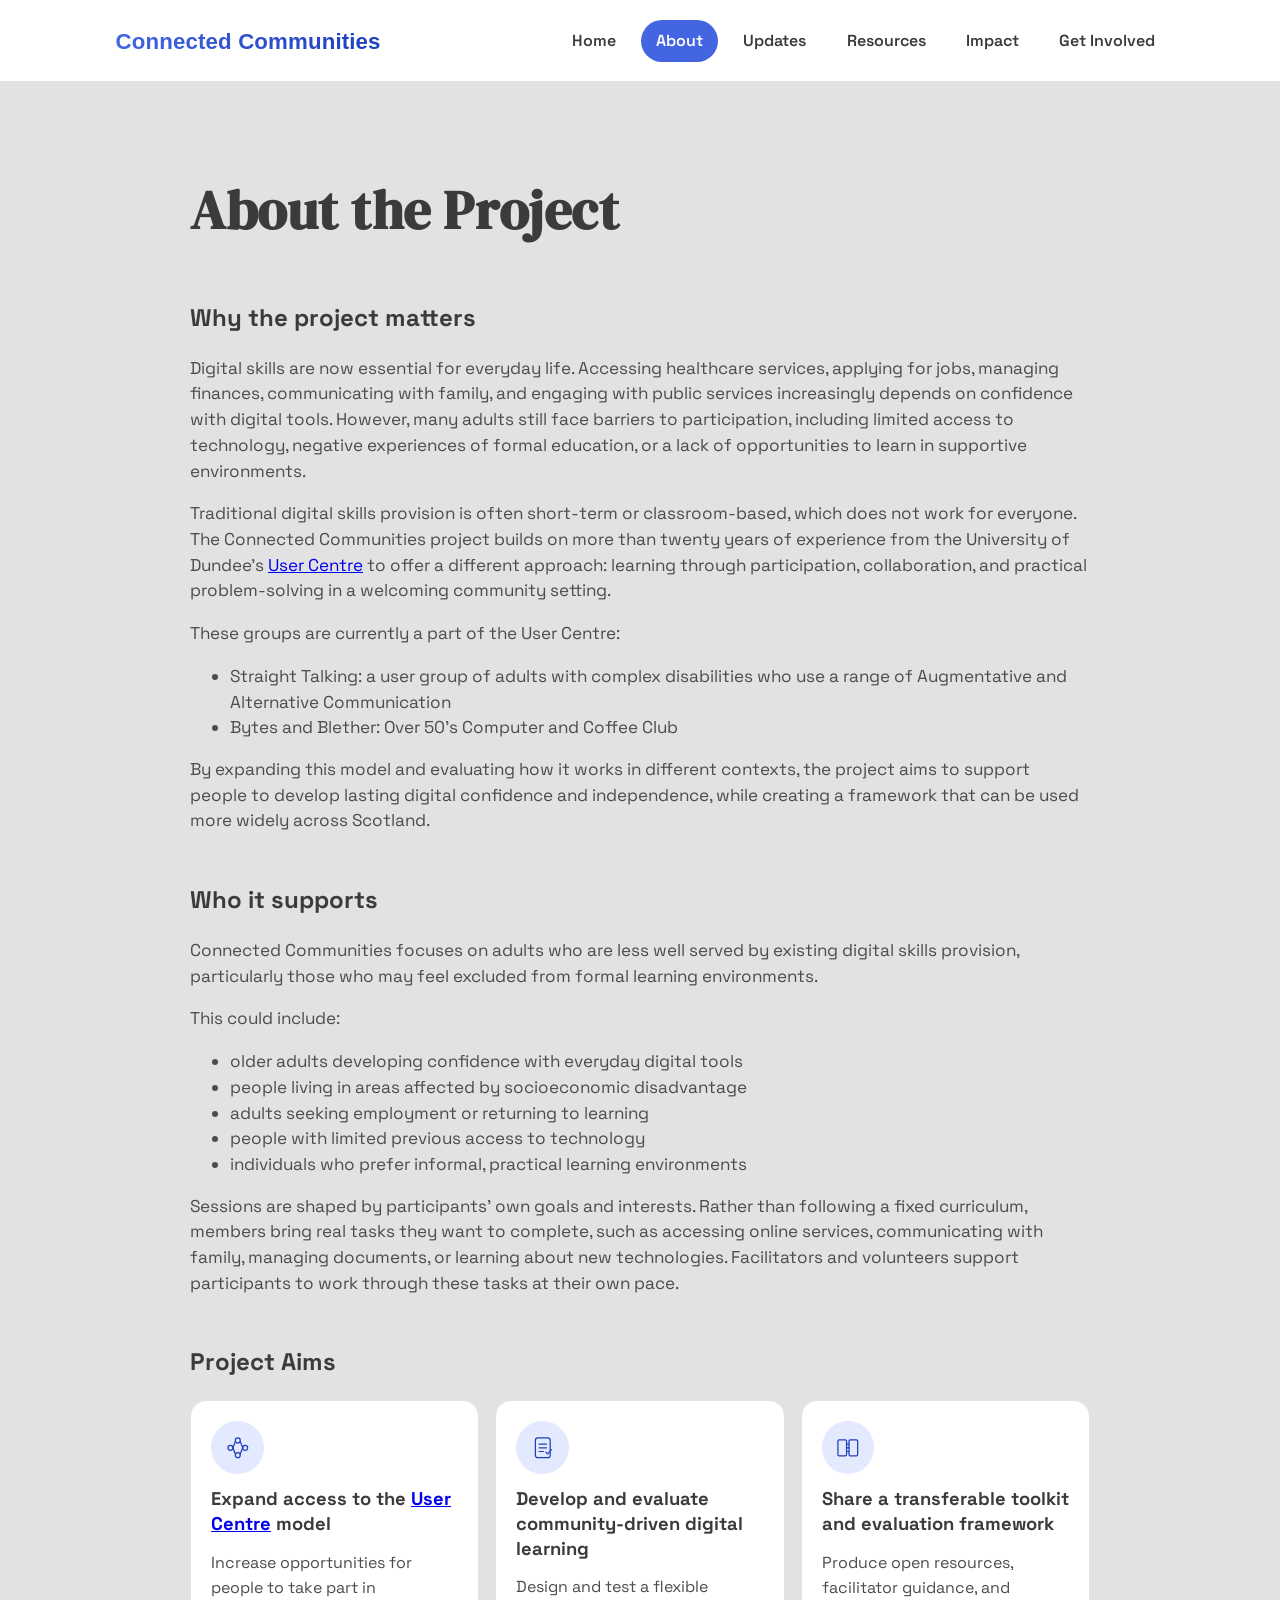
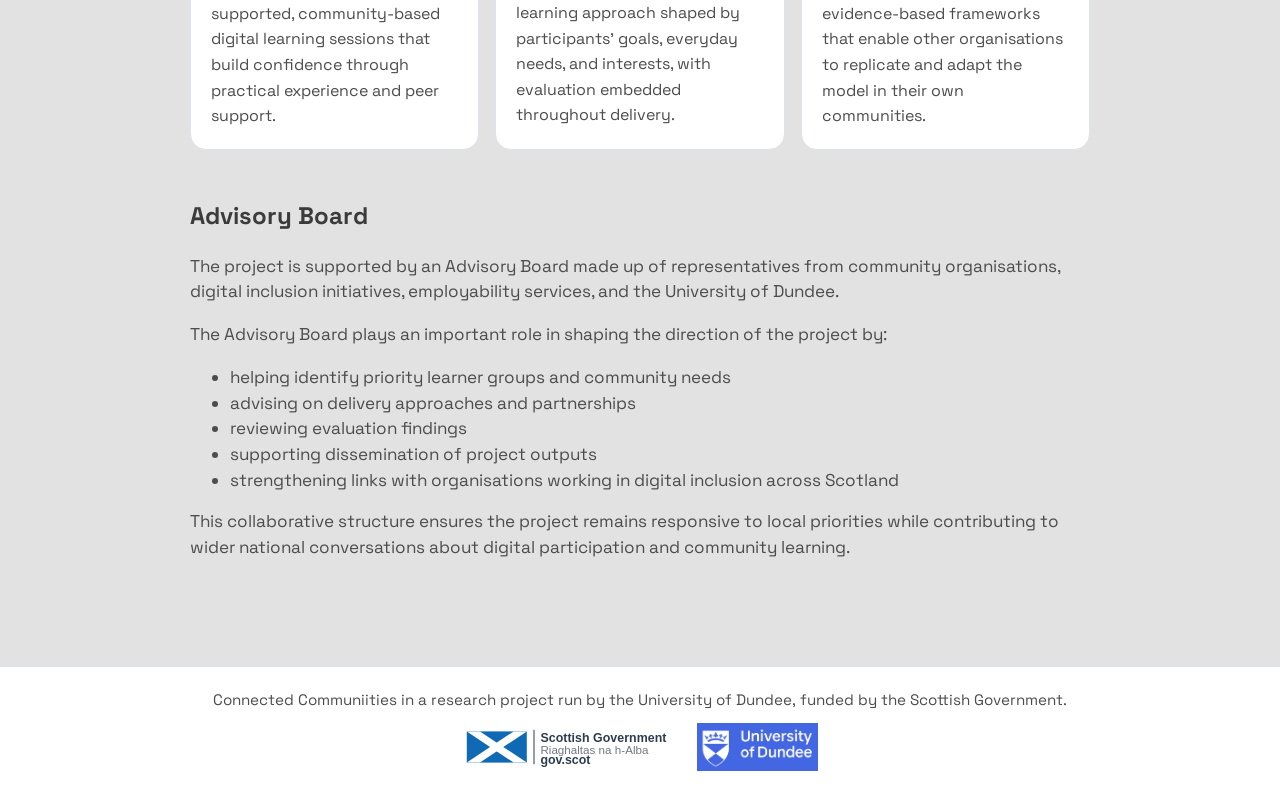
==== about.html @ 75cba546 "update" ====
<!doctype html>
<html lang="en">
<head>
  <meta charset="UTF-8">
  <meta name="viewport" content="width=device-width, initial-scale=1.0">
  <title>Connected Communities | About</title>
  <link rel="preconnect" href="https://fonts.googleapis.com">
  <link rel="preconnect" href="https://fonts.gstatic.com" crossorigin>
  <link href="https://fonts.googleapis.com/css2?family=DM+Serif+Display:ital@0;1&family=Space+Grotesk:wght@400;500;600;700&display=swap" rel="stylesheet">
  <link rel="stylesheet" href="styles.css">
</head>
<body>
  <header class="site-header">
    <div class="header-inner">
      <a class="logo-link" href="index.html" aria-label="Connected Communities Home">
        <img src="assets/logo-connected-communities.svg" alt="Connected Communities logo">
      </a>
      <button class="menu-toggle" type="button" aria-expanded="false" aria-controls="site-menu" onclick="const menu=document.getElementById('site-menu');const open=menu.classList.toggle('open');this.setAttribute('aria-expanded', String(open));">
        <span></span>
        <span></span>
        <span></span>
        <span class="sr-only">Toggle navigation</span>
      </button>
      <nav id="site-menu" class="menu" aria-label="Main navigation">
        <a href="index.html">Home</a>
        <a class="active" href="about.html">About</a>
        <a href="updates.html">Updates</a>
        <a href="resources.html">Resources</a>
        <a href="impact.html">Impact</a>
        <a href="get-involved.html">Get Involved</a>
      </nav>
    </div>
  </header>

  <main>
    <h1>About the Project</h1>

    <h2 class="section-heading">Why the project matters</h2>
    <p>Digital skills are now essential for everyday life. Accessing healthcare services, applying for jobs, managing finances, communicating with family, and engaging with public services increasingly depends on confidence with digital tools. However, many adults still face barriers to participation, including limited access to technology, negative experiences of formal education, or a lack of opportunities to learn in supportive environments.</p>
    <p>Traditional digital skills provision is often short-term or classroom-based, which does not work for everyone. The Connected Communities project builds on more than twenty years of experience from the University of Dundee's <a href="https://www.dundee.ac.uk/locations/user-centre">User Centre</a> to offer a different approach: learning through participation, collaboration, and practical problem-solving in a welcoming community setting.</p>
    <p>These groups are currently a part of the User Centre:</p>
    <ul>
      <li>Straight Talking: a user group of adults with complex disabilities who use a range of Augmentative and Alternative Communication</li>
      <li>Bytes and Blether: Over 50’s Computer and Coffee Club</li>
    </ul>
    <p>By expanding this model and evaluating how it works in different contexts, the project aims to support people to develop lasting digital confidence and independence, while creating a framework that can be used more widely across Scotland.</p>

    <h2 class="section-heading">Who it supports</h2>
    <p>Connected Communities focuses on adults who are less well served by existing digital skills provision, particularly those who may feel excluded from formal learning environments.</p>
    <p>This could include:</p>
    <ul>
      <li>older adults developing confidence with everyday digital tools</li>
      <li>people living in areas affected by socioeconomic disadvantage</li>
      <li>adults seeking employment or returning to learning</li>
      <li>people with limited previous access to technology</li>
      <li>individuals who prefer informal, practical learning environments</li>
    </ul>
    <p>Sessions are shaped by participants' own goals and interests. Rather than following a fixed curriculum, members bring real tasks they want to complete, such as accessing online services, communicating with family, managing documents, or learning about new technologies. Facilitators and volunteers support participants to work through these tasks at their own pace.</p>

    <h2 class="section-heading">Project Aims</h2>
    <section class="aims-grid" aria-label="Project aims">
      <article class="aim-card">
        <div class="aim-icon" aria-hidden="true">
          <svg viewBox="0 0 48 48" focusable="false">
            <circle cx="12" cy="24" r="4"></circle>
            <circle cx="24" cy="12" r="4"></circle>
            <circle cx="36" cy="24" r="4"></circle>
            <circle cx="24" cy="36" r="4"></circle>
            <line x1="16" y1="24" x2="20" y2="14"></line>
            <line x1="28" y1="14" x2="32" y2="24"></line>
            <line x1="32" y1="24" x2="28" y2="34"></line>
            <line x1="20" y1="34" x2="16" y2="24"></line>
          </svg>
        </div>
        <h2>Expand access to the <a href="https://www.dundee.ac.uk/locations/user-centre">User Centre</a> model</h2>
        <p>Increase opportunities for people to take part in supported, community-based digital learning sessions that build confidence through practical experience and peer support.</p>
      </article>

      <article class="aim-card">
        <div class="aim-icon" aria-hidden="true">
          <svg viewBox="0 0 48 48" focusable="false">
            <rect x="12" y="8" width="24" height="32" rx="4"></rect>
            <line x1="18" y1="18" x2="30" y2="18"></line>
            <line x1="18" y1="24" x2="30" y2="24"></line>
            <line x1="18" y1="30" x2="25" y2="30"></line>
            <path d="M29 31l3 3 6-7"></path>
          </svg>
        </div>
        <h2>Develop and evaluate community-driven digital learning</h2>
        <p>Design and test a flexible learning approach shaped by participants' goals, everyday needs, and interests, with evaluation embedded throughout delivery.</p>
      </article>

      <article class="aim-card">
        <div class="aim-icon" aria-hidden="true">
          <svg viewBox="0 0 48 48" focusable="false">
            <rect x="8" y="11" width="14" height="26" rx="2"></rect>
            <rect x="26" y="11" width="14" height="26" rx="2"></rect>
            <line x1="22" y1="18" x2="26" y2="18"></line>
            <line x1="22" y1="24" x2="26" y2="24"></line>
            <line x1="22" y1="30" x2="26" y2="30"></line>
          </svg>
        </div>
        <h2>Share a transferable toolkit and evaluation framework</h2>
        <p>Produce open resources, facilitator guidance, and evidence-based frameworks that enable other organisations to replicate and adapt the model in their own communities.</p>
      </article>
    </section>

    <h2 class="section-heading">Advisory Board</h2>
    <p>The project is supported by an Advisory Board made up of representatives from community organisations, digital inclusion initiatives, employability services, and the University of Dundee.</p>
    <p>The Advisory Board plays an important role in shaping the direction of the project by:</p>
    <ul>
      <li>helping identify priority learner groups and community needs</li>
      <li>advising on delivery approaches and partnerships</li>
      <li>reviewing evaluation findings</li>
      <li>supporting dissemination of project outputs</li>
      <li>strengthening links with organisations working in digital inclusion across Scotland</li>
    </ul>
    <p>This collaborative structure ensures the project remains responsive to local priorities while contributing to wider national conversations about digital participation and community learning.</p>
  </main>

  <footer class="site-footer">
    <p class="footer-text">Connected Communiities in a research project run by the University of Dundee, funded by the Scottish Government.</p>
    <div class="footer-logos" aria-label="Funder and partner logos">
      <img src="assets/logo-scottish-government.svg" alt="Scottish Government logo">
      <img src="assets/logo-university-of-dundee.png" alt="University of Dundee logo">
    </div>
  </footer>
  <script src="menu.js"></script>
</body>
</html>
---- styles.css ----
:root {
  --bg: #e2e2e2;
  --surface: #e2e2e2;
  --text: #3b3b3b;
  --muted: #4c4c4c;
  --accent: #4365e2;
  --accent-strong: #1e3fbc;
  --accent-soft: #e3e9ff;
  --danger: #f36365;
  --danger-strong: #c05239;
  --border: #dde3ea;
  --shadow: 0 18px 45px rgba(24, 39, 75, 0.08);
}

* {
  box-sizing: border-box;
}

body {
  margin: 0;
  min-height: 100vh;
  display: flex;
  flex-direction: column;
  color: var(--text);
  background: var(--bg);
  font-family: "Space Grotesk", "Avenir Next", "Trebuchet MS", sans-serif;
  line-height: 1.5;
}

.site-header {
  position: sticky;
  top: 0;
  z-index: 10;
  background: #ffffff;
  border-bottom: 1px solid var(--border);
}

.header-inner {
  margin: 0 auto;
  max-width: 1100px;
  padding: 0.8rem 1.25rem;
  display: flex;
  align-items: center;
  gap: 1rem;
}

.logo-link {
  display: inline-flex;
  flex-shrink: 0;
  border-radius: 10px;
}

.logo-link img {
  display: block;
  width: clamp(180px, 25vw, 320px);
  height: auto;
}

.menu-toggle {
  display: none;
  width: 44px;
  height: 44px;
  border: 1px solid var(--border);
  border-radius: 10px;
  background: #ffffff;
  padding: 9px 8px;
  cursor: pointer;
}

.menu-toggle span {
  display: block;
  width: 100%;
  height: 3px;
  background: var(--text);
  border-radius: 999px;
}

.menu-toggle span + span {
  margin-top: 6px;
}

.sr-only {
  position: absolute;
  width: 1px;
  height: 1px;
  padding: 0;
  margin: -1px;
  overflow: hidden;
  clip: rect(0, 0, 0, 0);
  white-space: nowrap;
  border: 0;
}

.menu {
  margin: 0 0 0 auto;
  padding: 0;
  display: flex;
  flex-wrap: wrap;
  gap: 0.7rem;
  justify-content: flex-end;
}

.menu a {
  text-decoration: none;
  color: var(--text);
  font-weight: 600;
  padding: 0.5rem 0.85rem;
  border-radius: 999px;
  border: 1px solid transparent;
  transition: 0.2s ease;
}

.menu a:hover {
  border-color: var(--accent-strong);
  color: var(--accent-strong);
  background: var(--accent-soft);
}

.menu a.active {
  color: #ffffff;
  background: var(--accent);
}

main {
  width: 100%;
  margin: 3rem 0;
  padding: 2.5rem 1rem;
  border-radius: 0;
  background: var(--bg);
  border-top: 0;
  border-bottom: 0;
  box-shadow: none;
  animation: fadeUp 0.65s ease;
}

main > * {
  width: min(900px, 100%);
  margin-left: auto;
  margin-right: auto;
}

h1 {
  margin: 0 auto;
  font-family: "DM Serif Display", Georgia, serif;
  font-size: clamp(2rem, 5vw, 3.4rem);
  letter-spacing: 0.01em;
}

main p {
  margin-top: 1rem;
  font-size: 1.07rem;
  color: var(--muted);
}

main li {
  font-size: 1.07rem;
  color: var(--muted);
  line-height: 1.5;
}

.section-heading {
  margin-top: 3rem;
}

.aims-grid {
  margin-top: 1.25rem;
  display: grid;
  grid-template-columns: repeat(3, minmax(0, 1fr));
  gap: 1rem;
}

.aim-card {
  background: #ffffff;
  border: 1px solid var(--border);
  border-radius: 16px;
  padding: 1.25rem;
}

.aim-icon {
  width: 3.3rem;
  height: 3.3rem;
  border-radius: 999px;
  display: grid;
  place-items: center;
  background: var(--accent-soft);
  margin-bottom: 0.8rem;
}

.aim-icon svg {
  width: 1.85rem;
  height: 1.85rem;
  fill: none;
  stroke: var(--accent-strong);
  stroke-width: 2;
  stroke-linecap: round;
  stroke-linejoin: round;
}

.aim-card h2 {
  margin: 0;
  font-size: 1.15rem;
  line-height: 1.35;
}

.aim-card p {
  margin-top: 0.8rem;
  margin-bottom: 0;
  font-size: 1rem;
  line-height: 1.6;
}

.funders-partners {
  margin-top: 0.5rem;
}

.funder-logos {
  margin-top: 1rem;
  display: grid;
  grid-template-columns: repeat(2, minmax(0, 1fr));
  gap: 1rem;
}

.funder-logos img {
  width: 100%;
  height: 120px;
  object-fit: contain;
  background: #ffffff;
  border: 1px solid var(--border);
  border-radius: 14px;
  padding: 0.9rem;
}

.partners-soon {
  margin-top: 1rem;
  font-weight: 500;
}

.project-team {
  margin-top: 0.5rem;
}

.team-grid {
  margin-top: 1.1rem;
  display: grid;
  grid-template-columns: repeat(3, minmax(0, 1fr));
  gap: 1rem;
}

.team-card {
  background: #ffffff;
  border: 1px solid var(--border);
  border-radius: 16px;
  padding: 1rem;
}

.team-photo {
  width: 100%;
  aspect-ratio: 4 / 3;
  object-fit: cover;
  border-radius: 12px;
  border: 1px solid var(--border);
  background: #f5f5f5;
}

.team-card h3 {
  margin: 0.85rem 0 0;
  font-size: 1.2rem;
  line-height: 1.35;
  color: var(--text);
}

.team-role {
  margin-top: 0.45rem;
  margin-bottom: 0;
  font-size: 1rem;
  color: var(--muted);
}

.site-footer {
  margin-top: auto;
  text-align: center;
  padding: 1.4rem 1rem 1.8rem;
  color: var(--muted);
  border-top: 1px solid var(--border);
  background: #ffffff;
  font-size: 0.95rem;
}

.footer-text {
  margin: 0;
}

.footer-logos {
  margin-top: 0.7rem;
  display: flex;
  justify-content: center;
  align-items: center;
  gap: 0.7rem;
  flex-wrap: wrap;
}

.footer-logos img {
  height: 48px;
  width: auto;
  display: block;
  object-fit: contain;
}

@keyframes fadeUp {
  from {
    transform: translateY(14px);
    opacity: 0;
  }
  to {
    transform: translateY(0);
    opacity: 1;
  }
}

@media (max-width: 640px) {
  .header-inner {
    padding: 0.8rem 1rem;
    align-items: center;
    justify-content: space-between;
    gap: 0.6rem;
    position: relative;
  }

  .logo-link img {
    width: min(230px, 66vw);
  }

  .menu-toggle {
    display: inline-block;
  }

  .menu {
    display: none;
    margin: 0;
    position: absolute;
    top: calc(100% + 1px);
    left: 0;
    right: 0;
    width: 100%;
    padding: 0.65rem 1rem 0.9rem;
    background: #ffffff;
    border-top: 1px solid var(--border);
    box-shadow: 0 14px 20px rgba(24, 39, 75, 0.08);
    justify-content: flex-start;
    flex-direction: column;
    align-items: stretch;
    flex-wrap: nowrap;
    gap: 0.35rem;
  }

  .menu.open {
    display: flex;
  }

  .menu a {
    display: block;
    width: 100%;
    padding: 0.55rem 0.75rem;
    text-align: left;
    border-radius: 10px;
  }

  main {
    margin: 2rem 0;
    padding: 1.8rem;
  }

  .aims-grid {
    grid-template-columns: 1fr;
  }

  .aim-card,
  .team-card,
  .funder-logos img {
    width: 80%;
    margin-left: auto;
    margin-right: auto;
  }

  .funder-logos {
    grid-template-columns: 1fr;
  }

  .team-grid {
    grid-template-columns: 1fr;
  }
}

@media (max-width: 980px) and (min-width: 641px) {
  .aims-grid {
    grid-template-columns: repeat(2, minmax(0, 1fr));
  }

  .team-grid {
    grid-template-columns: repeat(2, minmax(0, 1fr));
  }
}
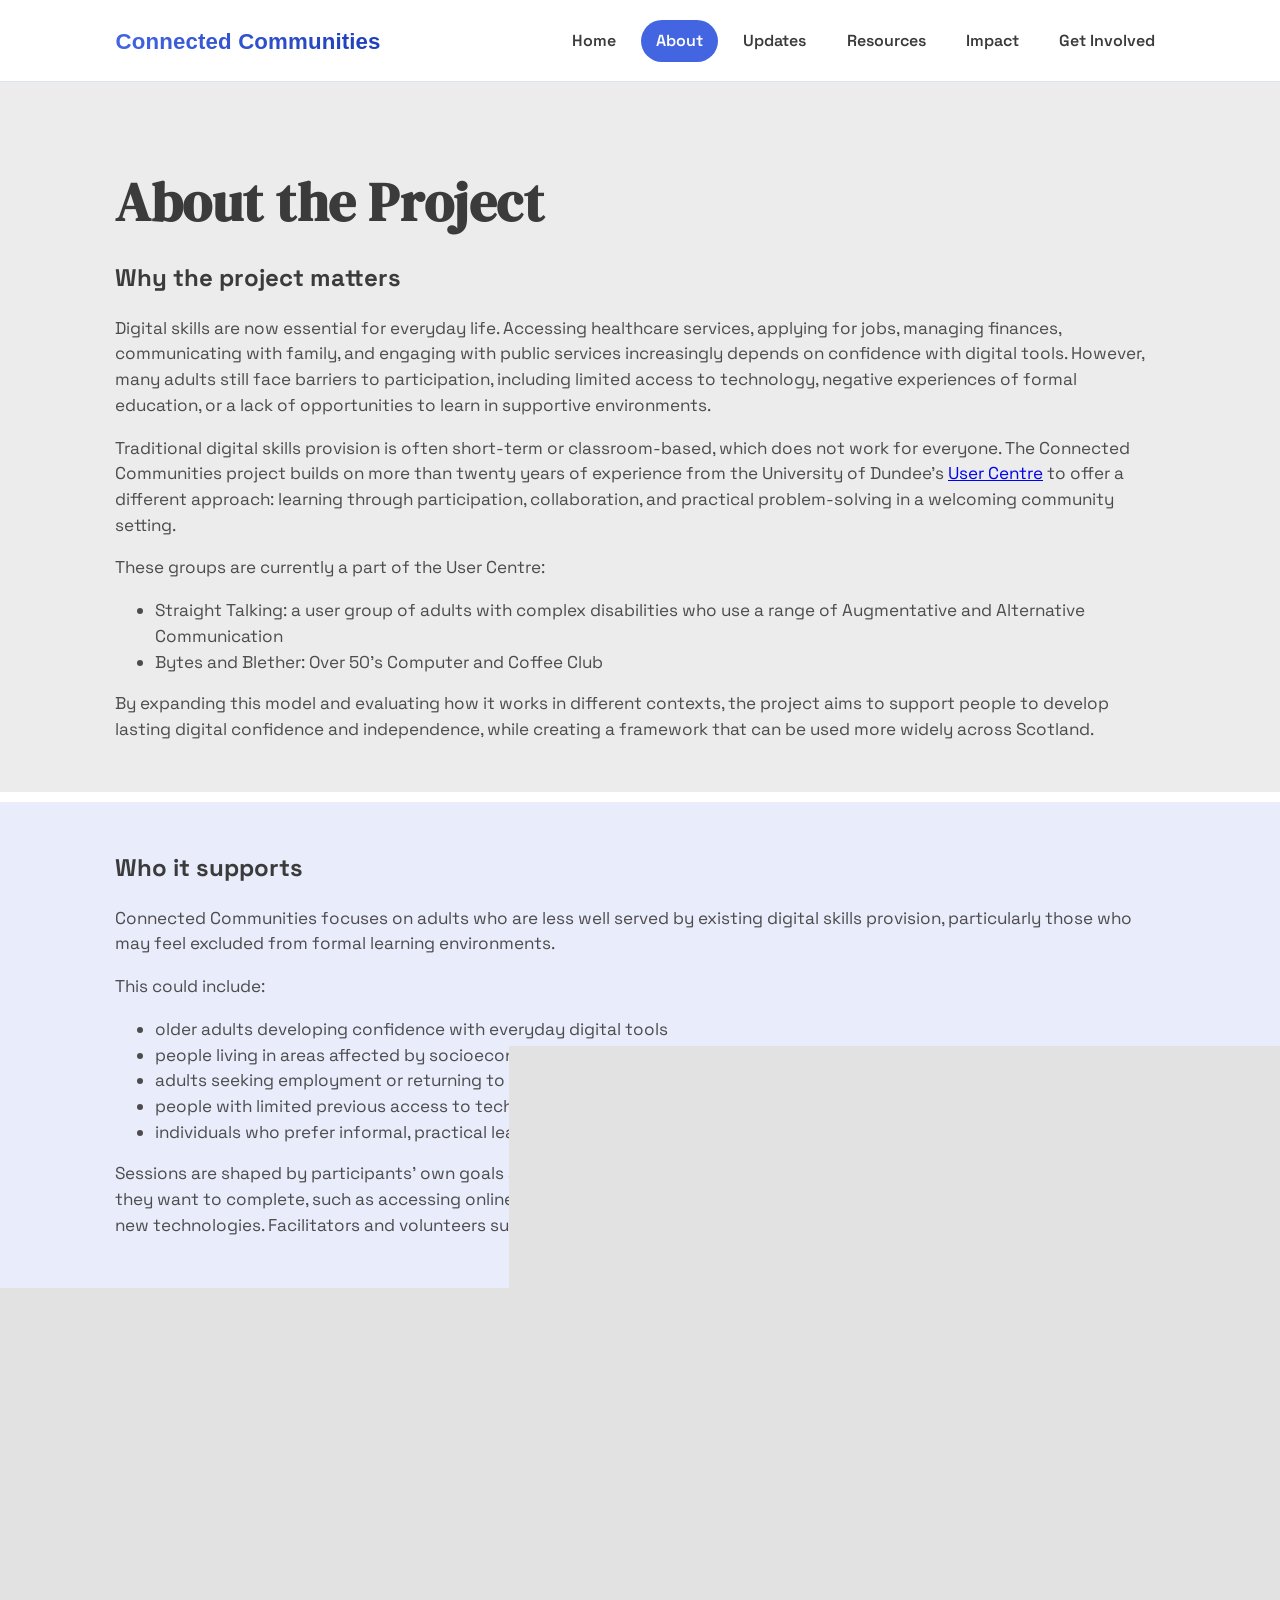
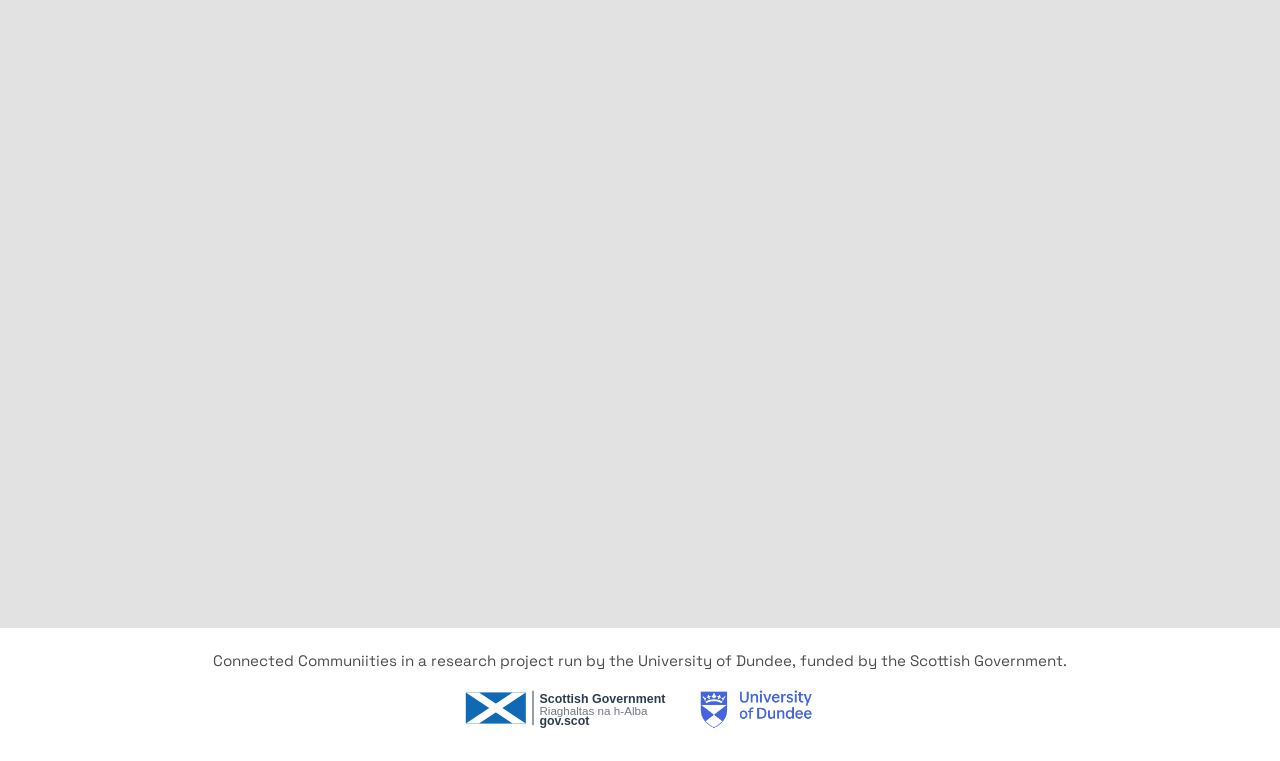
==== commit b4459624: "updates" ====
--- a/about.html
+++ b/about.html
@@ -33,89 +33,96 @@
   </header>
 
   <main>
-    <h1>About the Project</h1>
-
-    <h2 class="section-heading">Why the project matters</h2>
-    <p>Digital skills are now essential for everyday life. Accessing healthcare services, applying for jobs, managing finances, communicating with family, and engaging with public services increasingly depends on confidence with digital tools. However, many adults still face barriers to participation, including limited access to technology, negative experiences of formal education, or a lack of opportunities to learn in supportive environments.</p>
-    <p>Traditional digital skills provision is often short-term or classroom-based, which does not work for everyone. The Connected Communities project builds on more than twenty years of experience from the University of Dundee's <a href="https://www.dundee.ac.uk/locations/user-centre">User Centre</a> to offer a different approach: learning through participation, collaboration, and practical problem-solving in a welcoming community setting.</p>
-    <p>These groups are currently a part of the User Centre:</p>
-    <ul>
-      <li>Straight Talking: a user group of adults with complex disabilities who use a range of Augmentative and Alternative Communication</li>
-      <li>Bytes and Blether: Over 50’s Computer and Coffee Club</li>
-    </ul>
-    <p>By expanding this model and evaluating how it works in different contexts, the project aims to support people to develop lasting digital confidence and independence, while creating a framework that can be used more widely across Scotland.</p>
-
-    <h2 class="section-heading">Who it supports</h2>
-    <p>Connected Communities focuses on adults who are less well served by existing digital skills provision, particularly those who may feel excluded from formal learning environments.</p>
-    <p>This could include:</p>
-    <ul>
-      <li>older adults developing confidence with everyday digital tools</li>
-      <li>people living in areas affected by socioeconomic disadvantage</li>
-      <li>adults seeking employment or returning to learning</li>
-      <li>people with limited previous access to technology</li>
-      <li>individuals who prefer informal, practical learning environments</li>
-    </ul>
-    <p>Sessions are shaped by participants' own goals and interests. Rather than following a fixed curriculum, members bring real tasks they want to complete, such as accessing online services, communicating with family, managing documents, or learning about new technologies. Facilitators and volunteers support participants to work through these tasks at their own pace.</p>
-
-    <h2 class="section-heading">Project Aims</h2>
-    <section class="aims-grid" aria-label="Project aims">
-      <article class="aim-card">
-        <div class="aim-icon" aria-hidden="true">
-          <svg viewBox="0 0 48 48" focusable="false">
-            <circle cx="12" cy="24" r="4"></circle>
-            <circle cx="24" cy="12" r="4"></circle>
-            <circle cx="36" cy="24" r="4"></circle>
-            <circle cx="24" cy="36" r="4"></circle>
-            <line x1="16" y1="24" x2="20" y2="14"></line>
-            <line x1="28" y1="14" x2="32" y2="24"></line>
-            <line x1="32" y1="24" x2="28" y2="34"></line>
-            <line x1="20" y1="34" x2="16" y2="24"></line>
-          </svg>
-        </div>
-        <h2>Expand access to the <a href="https://www.dundee.ac.uk/locations/user-centre">User Centre</a> model</h2>
-        <p>Increase opportunities for people to take part in supported, community-based digital learning sessions that build confidence through practical experience and peer support.</p>
-      </article>
-
-      <article class="aim-card">
-        <div class="aim-icon" aria-hidden="true">
-          <svg viewBox="0 0 48 48" focusable="false">
-            <rect x="12" y="8" width="24" height="32" rx="4"></rect>
-            <line x1="18" y1="18" x2="30" y2="18"></line>
-            <line x1="18" y1="24" x2="30" y2="24"></line>
-            <line x1="18" y1="30" x2="25" y2="30"></line>
-            <path d="M29 31l3 3 6-7"></path>
-          </svg>
-        </div>
-        <h2>Develop and evaluate community-driven digital learning</h2>
-        <p>Design and test a flexible learning approach shaped by participants' goals, everyday needs, and interests, with evaluation embedded throughout delivery.</p>
-      </article>
-
-      <article class="aim-card">
-        <div class="aim-icon" aria-hidden="true">
-          <svg viewBox="0 0 48 48" focusable="false">
-            <rect x="8" y="11" width="14" height="26" rx="2"></rect>
-            <rect x="26" y="11" width="14" height="26" rx="2"></rect>
-            <line x1="22" y1="18" x2="26" y2="18"></line>
-            <line x1="22" y1="24" x2="26" y2="24"></line>
-            <line x1="22" y1="30" x2="26" y2="30"></line>
-          </svg>
-        </div>
-        <h2>Share a transferable toolkit and evaluation framework</h2>
-        <p>Produce open resources, facilitator guidance, and evidence-based frameworks that enable other organisations to replicate and adapt the model in their own communities.</p>
-      </article>
+    <section class="content-section">
+      <h1>About the Project</h1>
+      <h2 class="section-heading">Why the project matters</h2>
+      <p>Digital skills are now essential for everyday life. Accessing healthcare services, applying for jobs, managing finances, communicating with family, and engaging with public services increasingly depends on confidence with digital tools. However, many adults still face barriers to participation, including limited access to technology, negative experiences of formal education, or a lack of opportunities to learn in supportive environments.</p>
+      <p>Traditional digital skills provision is often short-term or classroom-based, which does not work for everyone. The Connected Communities project builds on more than twenty years of experience from the University of Dundee's <a href="https://www.dundee.ac.uk/locations/user-centre">User Centre</a> to offer a different approach: learning through participation, collaboration, and practical problem-solving in a welcoming community setting.</p>
+      <p>These groups are currently a part of the User Centre:</p>
+      <ul>
+        <li>Straight Talking: a user group of adults with complex disabilities who use a range of Augmentative and Alternative Communication</li>
+        <li>Bytes and Blether: Over 50’s Computer and Coffee Club</li>
+      </ul>
+      <p>By expanding this model and evaluating how it works in different contexts, the project aims to support people to develop lasting digital confidence and independence, while creating a framework that can be used more widely across Scotland.</p>
     </section>
 
-    <h2 class="section-heading">Advisory Board</h2>
-    <p>The project is supported by an Advisory Board made up of representatives from community organisations, digital inclusion initiatives, employability services, and the University of Dundee.</p>
-    <p>The Advisory Board plays an important role in shaping the direction of the project by:</p>
-    <ul>
-      <li>helping identify priority learner groups and community needs</li>
-      <li>advising on delivery approaches and partnerships</li>
-      <li>reviewing evaluation findings</li>
-      <li>supporting dissemination of project outputs</li>
-      <li>strengthening links with organisations working in digital inclusion across Scotland</li>
-    </ul>
-    <p>This collaborative structure ensures the project remains responsive to local priorities while contributing to wider national conversations about digital participation and community learning.</p>
+    <section class="content-section">
+      <h2 class="section-heading">Who it supports</h2>
+      <p>Connected Communities focuses on adults who are less well served by existing digital skills provision, particularly those who may feel excluded from formal learning environments.</p>
+      <p>This could include:</p>
+      <ul>
+        <li>older adults developing confidence with everyday digital tools</li>
+        <li>people living in areas affected by socioeconomic disadvantage</li>
+        <li>adults seeking employment or returning to learning</li>
+        <li>people with limited previous access to technology</li>
+        <li>individuals who prefer informal, practical learning environments</li>
+      </ul>
+      <p>Sessions are shaped by participants' own goals and interests. Rather than following a fixed curriculum, members bring real tasks they want to complete, such as accessing online services, communicating with family, managing documents, or learning about new technologies. Facilitators and volunteers support participants to work through these tasks at their own pace.</p>
+    </section>
+
+    <section class="content-section">
+      <h2 class="section-heading">Project Aims</h2>
+      <section class="aims-grid" aria-label="Project aims">
+        <article class="aim-card">
+          <div class="aim-icon" aria-hidden="true">
+            <svg viewBox="0 0 48 48" focusable="false">
+              <circle cx="12" cy="24" r="4"></circle>
+              <circle cx="24" cy="12" r="4"></circle>
+              <circle cx="36" cy="24" r="4"></circle>
+              <circle cx="24" cy="36" r="4"></circle>
+              <line x1="16" y1="24" x2="20" y2="14"></line>
+              <line x1="28" y1="14" x2="32" y2="24"></line>
+              <line x1="32" y1="24" x2="28" y2="34"></line>
+              <line x1="20" y1="34" x2="16" y2="24"></line>
+            </svg>
+          </div>
+          <h2>Expand access to the <a href="https://www.dundee.ac.uk/locations/user-centre">User Centre</a> model</h2>
+          <p>Increase opportunities for people to take part in supported, community-based digital learning sessions that build confidence through practical experience and peer support.</p>
+        </article>
+
+        <article class="aim-card">
+          <div class="aim-icon" aria-hidden="true">
+            <svg viewBox="0 0 48 48" focusable="false">
+              <rect x="12" y="8" width="24" height="32" rx="4"></rect>
+              <line x1="18" y1="18" x2="30" y2="18"></line>
+              <line x1="18" y1="24" x2="30" y2="24"></line>
+              <line x1="18" y1="30" x2="25" y2="30"></line>
+              <path d="M29 31l3 3 6-7"></path>
+            </svg>
+          </div>
+          <h2>Develop and evaluate community-driven digital learning</h2>
+          <p>Design and test a flexible learning approach shaped by participants' goals, everyday needs, and interests, with evaluation embedded throughout delivery.</p>
+        </article>
+
+        <article class="aim-card">
+          <div class="aim-icon" aria-hidden="true">
+            <svg viewBox="0 0 48 48" focusable="false">
+              <rect x="8" y="11" width="14" height="26" rx="2"></rect>
+              <rect x="26" y="11" width="14" height="26" rx="2"></rect>
+              <line x1="22" y1="18" x2="26" y2="18"></line>
+              <line x1="22" y1="24" x2="26" y2="24"></line>
+              <line x1="22" y1="30" x2="26" y2="30"></line>
+            </svg>
+          </div>
+          <h2>Share a transferable toolkit and evaluation framework</h2>
+          <p>Produce open resources, facilitator guidance, and evidence-based frameworks that enable other organisations to replicate and adapt the model in their own communities.</p>
+        </article>
+      </section>
+    </section>
+
+    <section class="content-section">
+      <h2 class="section-heading">Advisory Board</h2>
+      <p>The project is supported by an Advisory Board made up of representatives from community organisations, digital inclusion initiatives, employability services, and the University of Dundee.</p>
+      <p>The Advisory Board plays an important role in shaping the direction of the project by:</p>
+      <ul>
+        <li>helping identify priority learner groups and community needs</li>
+        <li>advising on delivery approaches and partnerships</li>
+        <li>reviewing evaluation findings</li>
+        <li>supporting dissemination of project outputs</li>
+        <li>strengthening links with organisations working in digital inclusion across Scotland</li>
+      </ul>
+      <p>This collaborative structure ensures the project remains responsive to local priorities while contributing to wider national conversations about digital participation and community learning.</p>
+    </section>
   </main>
 
   <footer class="site-footer">
--- a/styles.css
+++ b/styles.css
@@ -123,8 +123,8 @@
 
 main {
   width: 100%;
-  margin: 3rem 0;
-  padding: 2.5rem 1rem;
+  margin: 0;
+  padding: 0;
   border-radius: 0;
   background: var(--bg);
   border-top: 0;
@@ -134,9 +134,59 @@
 }
 
 main > * {
-  width: min(900px, 100%);
+  width: min(1050px, 100%);
   margin-left: auto;
   margin-right: auto;
+  opacity: 0;
+  animation: fadeContent 0.55s ease forwards;
+}
+
+main > *:nth-child(1) {
+  animation-delay: 0.04s;
+}
+
+main > *:nth-child(2) {
+  animation-delay: 0.08s;
+}
+
+main > *:nth-child(3) {
+  animation-delay: 0.12s;
+}
+
+main > *:nth-child(4) {
+  animation-delay: 0.16s;
+}
+
+main > *:nth-child(5) {
+  animation-delay: 0.2s;
+}
+
+main > *:nth-child(6) {
+  animation-delay: 0.24s;
+}
+
+main > *:nth-child(7) {
+  animation-delay: 0.28s;
+}
+
+main > *:nth-child(8) {
+  animation-delay: 0.32s;
+}
+
+main > *:nth-child(9) {
+  animation-delay: 0.36s;
+}
+
+main > *:nth-child(10) {
+  animation-delay: 0.4s;
+}
+
+main > *:nth-child(11) {
+  animation-delay: 0.44s;
+}
+
+main > *:nth-child(12) {
+  animation-delay: 0.48s;
 }
 
 h1 {
@@ -146,6 +196,18 @@
   letter-spacing: 0.01em;
 }
 
+.content-section > h1:first-child {
+  padding-top: 4rem;
+}
+
+.content-section > h2.section-heading:first-child {
+  padding-top: 2rem;
+}
+
+.content-section > h1:first-child + h2.section-heading {
+  padding-top: 1rem;
+}
+
 main p {
   margin-top: 1rem;
   font-size: 1.07rem;
@@ -160,6 +222,39 @@
 
 .section-heading {
   margin-top: 3rem;
+}
+
+.content-section {
+  margin-top: 0;
+  width: 100%;
+  max-width: none;
+  padding: 1rem 0 2rem;
+  border-radius: 0;
+}
+
+.content-section > * {
+  width: min(1050px, calc(100% - 2rem));
+  margin-left: auto;
+  margin-right: auto;
+}
+
+main > .content-section:nth-of-type(odd) {
+  background: #ececec;
+  border: 0;
+}
+
+main > .content-section:nth-of-type(even) {
+  background: #e8ecfb;
+  border: 0;
+}
+
+main > .content-section + .content-section {
+  margin-top: 0;
+  border-top: 10px solid #ffffff;
+}
+
+.content-section .section-heading {
+  margin-top: 0;
 }
 
 .aims-grid {
@@ -174,6 +269,7 @@
   border: 1px solid var(--border);
   border-radius: 16px;
   padding: 1.25rem;
+  transition: transform 0.24s ease, box-shadow 0.24s ease, border-color 0.24s ease;
 }
 
 .aim-icon {
@@ -228,6 +324,7 @@
   border: 1px solid var(--border);
   border-radius: 14px;
   padding: 0.9rem;
+  transition: transform 0.24s ease, box-shadow 0.24s ease, border-color 0.24s ease;
 }
 
 .partners-soon {
@@ -251,6 +348,7 @@
   border: 1px solid var(--border);
   border-radius: 16px;
   padding: 1rem;
+  transition: transform 0.24s ease, box-shadow 0.24s ease, border-color 0.24s ease;
 }
 
 .team-photo {
@@ -274,6 +372,16 @@
   margin-bottom: 0;
   font-size: 1rem;
   color: var(--muted);
+}
+
+.aim-card:hover,
+.aim-card:focus-within,
+.team-card:hover,
+.team-card:focus-within,
+.funder-logos img:hover {
+  transform: translateY(-4px);
+  box-shadow: 0 12px 26px rgba(24, 39, 75, 0.1);
+  border-color: #c2cbe2;
 }
 
 .site-footer {
@@ -314,6 +422,17 @@
   to {
     transform: translateY(0);
     opacity: 1;
+  }
+}
+
+@keyframes fadeContent {
+  from {
+    opacity: 0;
+    transform: translateY(6px);
+  }
+  to {
+    opacity: 1;
+    transform: translateY(0);
   }
 }
 
@@ -366,8 +485,8 @@
   }
 
   main {
-    margin: 2rem 0;
-    padding: 1.8rem;
+    margin: 0;
+    padding: 0;
   }
 
   .aims-grid {
@@ -389,6 +508,10 @@
   .team-grid {
     grid-template-columns: 1fr;
   }
+
+  .content-section {
+    padding: 0.9rem 0 1rem;
+  }
 }
 
 @media (max-width: 980px) and (min-width: 641px) {
@@ -400,3 +523,18 @@
     grid-template-columns: repeat(2, minmax(0, 1fr));
   }
 }
+
+@media (prefers-reduced-motion: reduce) {
+  main,
+  main > * {
+    animation: none;
+    opacity: 1;
+    transform: none;
+  }
+
+  .aim-card,
+  .team-card,
+  .funder-logos img {
+    transition: none;
+  }
+}
